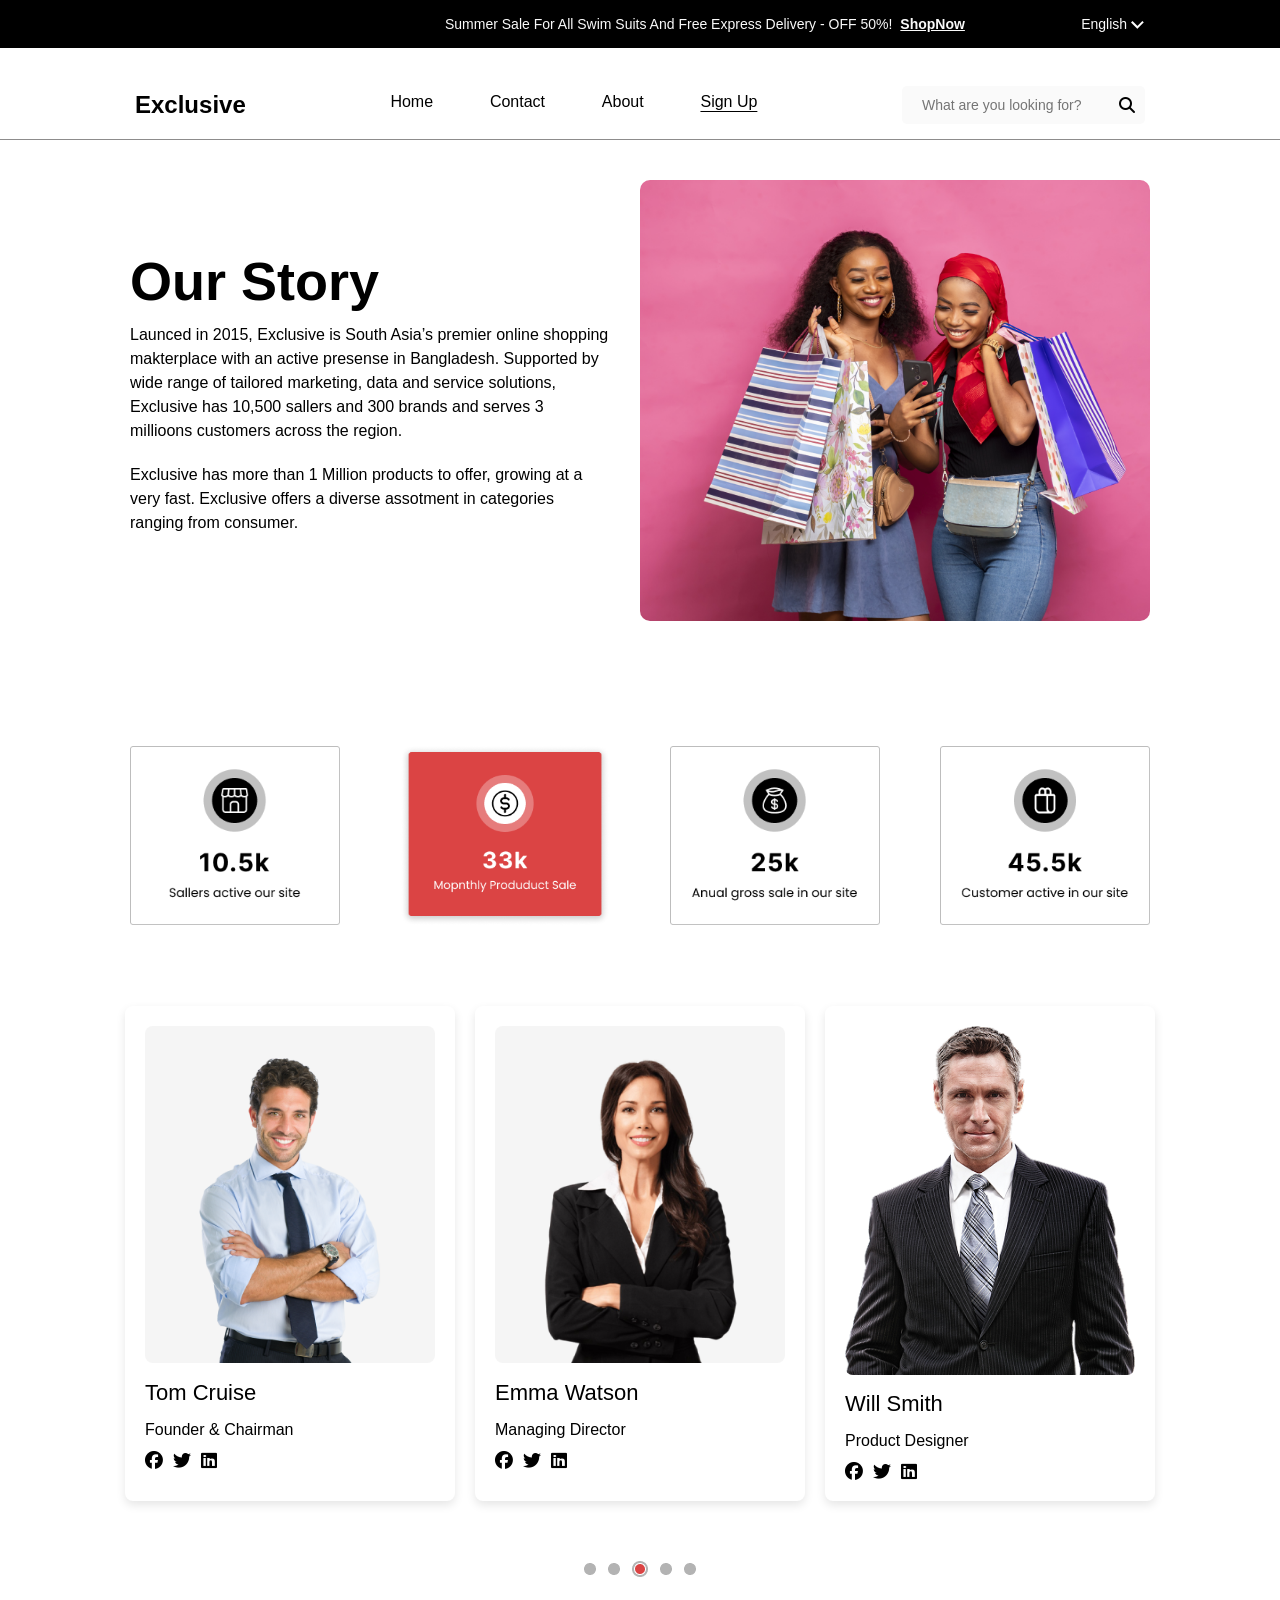
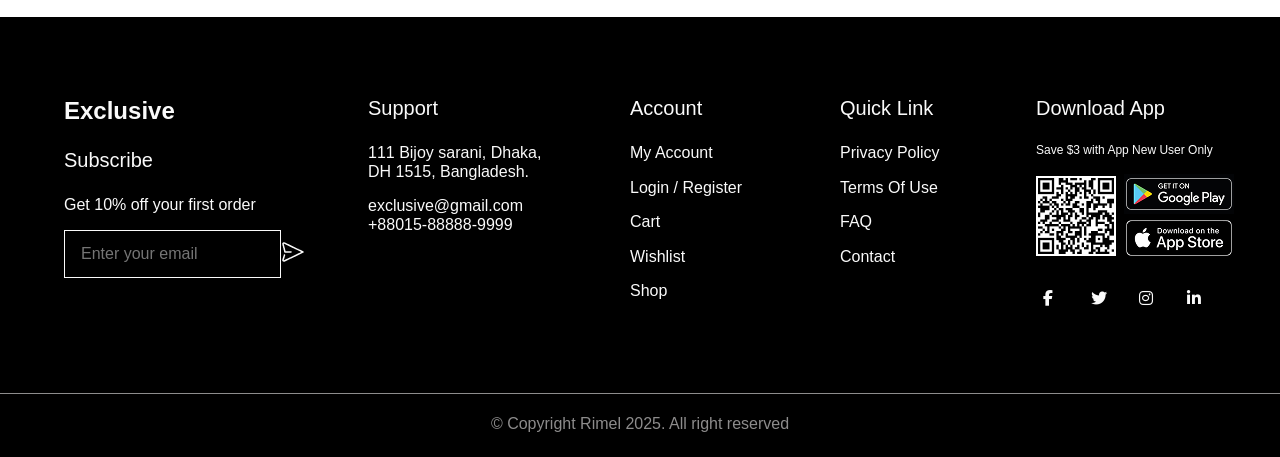
==== about.html @ 32f494bd "Finish About" ====
<!DOCTYPE html>
<html lang="en">
  <head>
    <meta charset="UTF-8" />
    <meta name="viewport" content="width=device-width, initial-scale=1.0" />
    <title>About</title>
    <link rel="stylesheet" href="CSS/about.css" />
    <link rel="stylesheet" href="CSS/all.min.css" />
    <link rel="stylesheet" href="CSS/normalize.css" />
    <link rel="stylesheet" href="CSS/nav&footer.css" />
    <link
      rel="stylesheet"
      href="https://cdnjs.cloudflare.com/ajax/libs/font-awesome/6.5.1/css/all.min.css"
    />
  </head>
  <body>
    <header>
      <div class="top-header">
        <div class="frame-2">
          <p>
            Summer Sale For All Swim Suits And Free Express Delivery - OFF 50%!
          </p>
          <a href="#">ShopNow</a>
        </div>
        <div class="language-selector">
          <span class="language">English</span>
          <img class="dropdown-icon" src="assets/DropDown.png" />
        </div>
      </div>
      <nav>
        <h1>Exclusive</h1>
        <ul>
          <li><a href="#">Home</a></li>
          <li><a href="contact.html">Contact</a></li>
          <li><a href="#">About</a></li>
          <li><a href="#" class="active">Sign Up</a></li>
        </ul>
        <div class="search-container">
          <input
            type="text"
            placeholder="What are you looking for?"
            class="Search-input"
          />
          <i class="fa-solid fa-magnifying-glass search-icon"></i>
        </div>
      </nav>
    </header>
    <!--  -->
    <!-- First Section: Text & Image -->
    <section class="about-section">
      <div class="text-content">
        <h2>Our Story</h2>
        <p>
          Launced in 2015, Exclusive is South Asia’s premier online shopping
          makterplace with an active presense in Bangladesh. Supported by wide
          range of tailored marketing, data and service solutions, Exclusive has
          10,500 sallers and 300 brands and serves 3 millioons customers across
          the region.
        </p>
        <p>
          Exclusive has more than 1 Million products to offer, growing at a very
          fast. Exclusive offers a diverse assotment in categories ranging from
          consumer.
        </p>
      </div>
      <div class="image-content">
        <img src="assets/girls.png" alt="Shopping Girls" />
      </div>
    </section>

    <!-- Second Section: 4 Images -->
    <section class="stats-section">
      <div class="stat-box">
        <img src="assets/p10.5.png" alt="" />
      </div>
      <div class="stat-box">
        <img src="assets/p33Red.png" alt="" />
      </div>
      <div class="stat-box">
        <img src="assets/p25.png" alt="" />
      </div>
      <div class="stat-box">
        <img src="assets/p45.png" alt="" />
      </div>
    </section>

    <!-- Third Section: 3 Cards -->
    <section class="team-section">
      <div class="team-card">
        <img src="assets/aboKarafta.png" alt="Tom Cruise" />
        <h2>Tom Cruise</h2>
        <p>Founder & Chairman</p>
        <div class="icons">
          <i class="fab fa-facebook"></i>
          <i class="fab fa-twitter"></i>
          <i class="fab fa-linkedin"></i>
        </div>
      </div>
      <div class="team-card">
        <img src="assets/girl.png" alt="Emma Watson" />
        <h2>Emma Watson</h2>
        <p>Managing Director</p>
        <div class="icons">
          <i class="fab fa-facebook"></i>
          <i class="fab fa-twitter"></i>
          <i class="fab fa-linkedin"></i>
        </div>
      </div>
      <div class="team-card">
        <img src="assets/aboBadla.png" alt="Will Smith" />
        <h2>Will Smith</h2>
        <p>Product Designer</p>
        <div class="icons">
          <i class="fab fa-facebook"></i>
          <i class="fab fa-twitter"></i>
          <i class="fab fa-linkedin"></i>
        </div>
      </div>
    </section>
    <section class="singlePointImages">
      <img src="assets/Frame 883.png" alt="" />
    </section>
    <!-- FOOTER -->
    <footer>
      <div class="footer-content">
        <div class="footer-column">
          <h3 class="logo">Exclusive</h3>
          <h4>Subscribe</h4>
          <p>Get 10% off your first order</p>
          <form class="subscribe-form">
            <input type="email" placeholder="Enter your email" />
            <button type="submit" aria-label="Send">
              <img src="assets/icon-send.png" />
            </button>
          </form>
        </div>
        <div class="footer-column">
          <h4>Support</h4>
          <p>111 Bijoy sarani, Dhaka, DH 1515, Bangladesh.</p>
          <a href="mailto:exclusive@gmail.com">exclusive@gmail.com</a>
          <a href="tel:+8801588888999">+88015-88888-9999</a>
        </div>
        <div class="footer-column">
          <h4>Account</h4>
          <ul>
            <li><a href="#">My Account</a></li>
            <li><a href="#">Login / Register</a></li>
            <li><a href="#">Cart</a></li>
            <li><a href="#">Wishlist</a></li>
            <li><a href="#">Shop</a></li>
          </ul>
        </div>
        <div class="footer-column">
          <h4>Quick Link</h4>
          <ul>
            <li><a href="#">Privacy Policy</a></li>
            <li><a href="#">Terms Of Use</a></li>
            <li><a href="#">FAQ</a></li>
            <li><a href="#">Contact</a></li>
          </ul>
        </div>
        <div class="footer-column">
          <h4>Download App</h4>
          <p class="small-p">Save $3 with App New User Only</p>
          <div class="app-download">
            <img src="assets/Frame 719.png" />
          </div>
          <div class="social-links">
            <a href="https://www.facebook.com/" target="_blank"
              ><i class="fa-brands fa-facebook-f"></i
            ></a>
            <a href="https://twitter.com/" target="_blank"
              ><i class="fa-brands fa-twitter"></i
            ></a>
            <a href="https://www.instagram.com/" target="_blank"
              ><i class="fa-brands fa-instagram"></i
            ></a>
            <a href="https://www.linkedin.com/" target="_blank"
              ><i class="fa-brands fa-linkedin-in"></i
            ></a>
          </div>
        </div>
      </div>
      <div class="copyright">
        <p>&copy; Copyright Rimel 2025. All right reserved</p>
      </div>
    </footer>
  </body>
</html>
---- CSS/about.css ----
/* First Section: About */
.about-section {
    display: flex;
    align-items: center;
    justify-content: space-between;
    max-width: 1100px;
    margin: auto;
    background: white;
    padding: 40px;
    border-radius: 8px;
}

.text-content {
    width: 47%;
}

.text-content h2 {
    color: black;
    font-weight: 600;
    font-size: 54px;
    line-height: 64px;
    margin-bottom: 10px;
}

.text-content p {
    color: #000000;
    font-weight: 400;
    font-size: 16px;
    line-height: 24px;
    margin-bottom: 20px;

}

.image-content {
    width: 50%;
}

.image-content img {
    width: 100%;
    border-radius: 10px;
}

/* Second Section: Stats with Images */
.stats-section {
    display: grid;
    grid-template-columns: repeat(4, 1fr);
    gap: 20px;
    max-width: 1100px;
    margin: 40px auto;
    padding: 20px;
}

.stat-box {
    /* background: rebeccapurple; */
    display: flex;
    align-items: center;
    justify-content: center;
    padding: 20px;
    border-radius: 8px;
    /* box-shadow: 0 4px 10px rgba(0, 0, 0, 0.1); */
}

.stat-box img {
    max-width: 100%;
    height: auto;
    object-fit: contain;
}
  
/* Responsive Design */
@media (max-width: 992px) {
    .stats-section {
        grid-template-columns: repeat(2, 1fr);
    }
}

@media (max-width: 600px) {
    .stats-section {
        grid-template-columns: 1fr;
    }
}

/* Third Section: Team Cards */
.team-section {
    display: flex;
    justify-content: center;
    gap: 20px;
    max-width: 1100px;
    margin: 40px auto;
}

.team-card {
    background: white;
    text-align: start;
    padding: 20px;
    border-radius: 8px;
    box-shadow: 0 4px 10px rgba(0, 0, 0, 0.1);
    width: 30%;
}

.team-card img {
    width: 100%;
    border-radius: 8px;
}

.team-card h2 {
    color: #000000;
    margin: 10px 0;
    font-weight: 500;
    font-size: 22px;
    line-height: 30px;
}

.team-card p {
    color: #000000;
    margin-bottom: 10px;
    font-weight: 400;
    font-size: 16px;
    line-height: 24px;
}

.icons {
    display: flex;
    justify-content: start;
    gap: 10px;
}

.icons i {
    font-size: 18px;
    color: #000000;
    cursor: pointer;
}

/* Responsive Design */
@media (max-width: 992px) {
    .about-section {
        flex-direction: column;
        text-align: center;
    }
    .text-content, .image-content {
        width: 100%;
    }
    .stats-section {
        grid-template-columns: repeat(2, 1fr);
    }
    .team-section {
        flex-direction: column;
        align-items: center;
    }
    .team-card {
        width: 80%;
    }
}

@media (max-width: 600px) {
    .stats-section {
        grid-template-columns: 1fr;
    }
    .team-card {
        width: 100%;
    }
}

.singlePointImages{
    margin: 20px auto;
    padding: 20px;
    align-items: center;
    justify-content: center;
    display: flex;
    
}
.singlePointImages img{
    align-items: center;
    justify-content: center;
    margin: auto;
    
}
---- CSS/nav&footer.css ----
:root { 
  --black:#000000;
  --white:#FAFAFA;
  --primary:#8d8c8c;
  --secondary:#DB4444;
  --babyBlue:#CBE4E8;
}
*{
  padding: 0%;
  margin: 0%;
  box-sizing: border-box;
  font-family: "Poppins", sans-serif;
}
body{
  width: 100vw;
}
header{
    width: 100%;
    height: 140px;
    display: flex;
    flex-direction: column;
  }
  .top-header{
    width: 100%;
    height: 48px;
    background-color: var(--black);
    color: var(--white);
    font-size: 14px;
    display: flex;
    align-items: center;
    justify-content: space-between;
    padding:12px 136px 12px 445px ;
  }
  .frame-2{
    display: flex;
    column-gap: 8px;
  }
  .frame-2>a{
    font-weight:600;
    color: var(--white);
  }
  nav{
    width: 100%;
    height: 92px;
    padding:38px 135px 16px 135px ;
    display: flex;
    align-items: center;
    justify-content: space-between;
    border-bottom: solid 0.5px var(--primary);
  }
  nav > h1{
    font-size: 24px;
    font-weight: bold;
  }
  nav > ul {
    width: 367px;
    height: 24px;
    display: flex;
    justify-content: space-between;
    list-style: none;
  }
  nav a{
    font-size: 16px;
    text-decoration:none;
    color: var(--black);
  }
  .active{
    text-decoration:underline;
    text-underline-offset: 4px;
  }

  .search-container {
    position: relative;
    display: inline-block;
  }
  
  .Search-input {
    width: 243px;
    height: 38px;
    border: none;
    background-color: var(--white);
    padding-left: 20px;
    padding-right: 40px; 
    font-size: 14px;
    border-radius: 5px;
  }
  .search-icon {
    position: absolute;
    right: 10px;
    top: 50%;
    transform: translateY(-50%);
    font-size: 16px;
    color: var(--black); 
  }
  /* =========== footer ============= */
footer{
    width: 100vw;
    height: 440px;
    background-color: var(--black);
    padding: 80px 0px 24px;
    display: flex;
    flex-direction: column;
    align-items: center;
    justify-content: space-between;
  }
  .footer-content{
    width: 90vw;
    height: 236px;
    display: grid;
    grid-template-columns: 217px 175px 123px 109px 198px;
    gap: 87px;
    color: var(--white);
    font-size: 16px;
  }
  .footer-column>.logo{
    font-size: 24px;
    font-weight: bold;
    margin-bottom: 24px;
  }
  .footer-column>h4{
    font-size: 20px;
    font-weight: normal;
    margin-bottom: 24px;
  }
  .subscribe-form{
    width: 100%;
    height: 48px;
    display: flex;
    border: 1.5px solid var(--white);
    padding-left: 16px;
  }
  .subscribe-form>input , .subscribe-form>button {
    background: none;
    border: none;
  }
  .subscribe-form img{
    width: 24px;
    height: 24px;
  }
  .footer-column>ul{
    list-style: none;
  }
  
  .footer-column a , 
  .footer-column>p ,
   .footer-column li{
    text-decoration: none;
    color: var(--white);
    margin-bottom: 16px;
  }
  .copyright{
    width: 100%;
    height: 40px;
    display: flex;
    justify-content: center;
    align-items: end;
    font-size: 16px;
    color: var(--primary);
    border-top: solid 0.25px var(--primary);
  }
  .small-p{
    font-size: 12px;
    margin-bottom: 8px;
  }
  .app-download>img{
    width: 198px;
    height: 84px;
  }
  .social-links{
    width: 168px;
    height: 24px;
    display: flex;
    justify-content: space-between;
    margin-top: 27px;
    margin-left: 7px;
  }
  .social-links i{
    width: 24px;
    height: 24px;
  }
  @media screen and (max-width: 1024px){
    header{
      height: 100px;
    }
    .top-header{
      height: 50px;
      font-size: 10px;
      justify-content: center;
      gap: 10%;
      padding:0 ;
    }
    .frame-2{
      column-gap: 5px;
    }
    nav{
      height: 50px;
      padding:0px 3% ;
    }
    nav > h1{
      font-size: 20px;
    }
    nav > ul {
      width: 30%;
      height: 24px;
    }
    nav a{
      font-size: 12px;
      text-decoration:none;
      color: var(--black);
    }
    .Search-input {
      width: 180px;
      height: 30px;
      border: none;
      padding-left: 5px;
      padding-right: 40px; 
      font-size: 10px;
      border-radius: 5px;
    }
/* =======footer======= */
    footer{
      height:unset;
      padding: 10% 0px 3%;
    }
    .footer-content{
      height:auto;
      display: grid;
      grid-template-columns: repeat(auto-fill,minmax(200px,1fr));
      gap: 7%;
      font-size: 14px;
      padding-bottom: 15%;
    }
  } 
  @media screen and (max-width: 768px){
    header{
      height: fit-content;
    }
    .top-header{
      height: 60px;
      font-size: 8px;
      justify-content:space-evenly;
      gap: 10%;
      padding:0px 7% ;
      flex-direction: column-reverse;
    }
    .frame-2{
      column-gap: 5px;
    }
    .language-selector{
      align-self: flex-end;
    }
    nav{
      margin-top: 5px;
      height: 100px;
      flex-wrap:wrap-reverse;
      padding:0px 4% ;
    }
    nav > h1{
      font-size: 16px;
    }
    nav > ul {
      width: 50%;
      height: 24px;
    }
    nav a{
      font-size: 10px;
    }
    .Search-input {
      width: 92vw;
      height: 40px;
      margin-top: 4px;
    }
/* =======footer======= */
    footer{
      padding: 5% 0px;
      width: 100vw;
      max-height: 1200px;
    }
    .footer-content{
      height:auto;
      display: grid;
      grid-template-columns: repeat(auto-fill,minmax(200px,1fr));
      gap: 0%;
      font-size: 14px;
      padding-bottom: 5%;
    }
    .footer-column>.logo{
      font-size: 20px;
      font-weight: bold;
      margin-bottom: 20px;
    }
    .footer-column>h4{
      font-size: 16px;
      margin-bottom: 18px;
    }
    .subscribe-form{
      width: 100%;
      height: 30px;
      padding: 4px 8px;
      justify-content: space-between;
      margin-bottom: 16px;
    }
    .subscribe-form img{
      width: 20px;
      height: 20px;
    }
    
    .footer-column a , 
    .footer-column>p ,
     .footer-column li{
      margin-bottom: 10px;
    }
    .copyright{
     font-size: 14px;
    }
  }
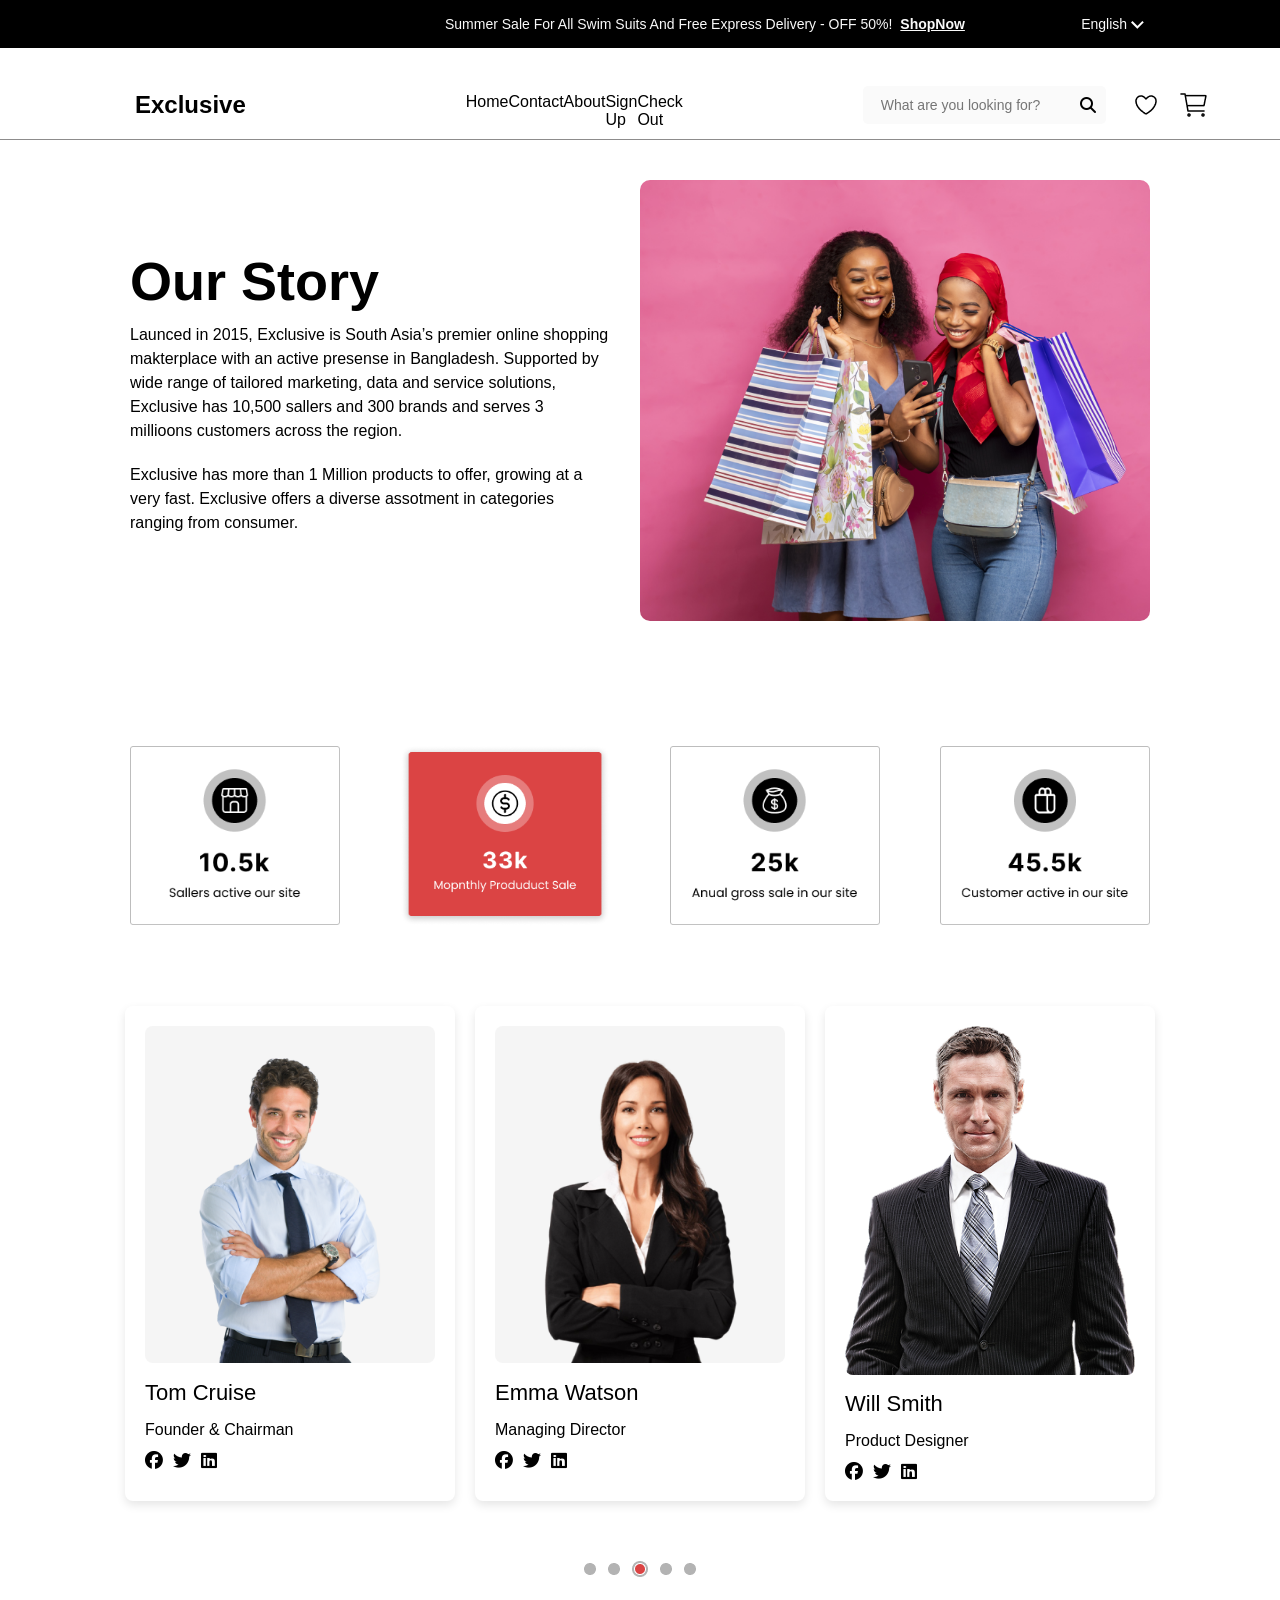
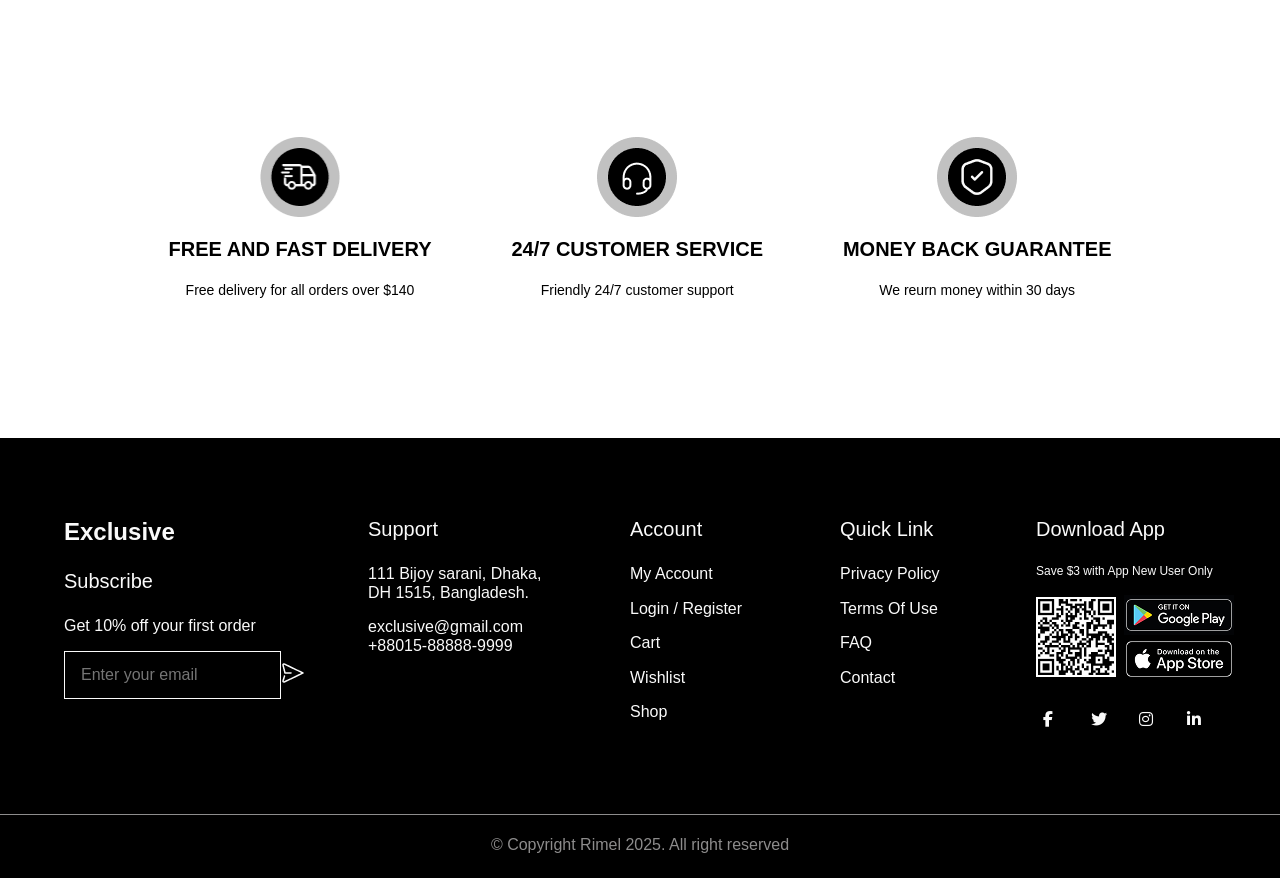
==== commit 76c72778: "Updated files with latest changes" ====
--- a/about.html
+++ b/about.html
@@ -27,13 +27,14 @@
           <img class="dropdown-icon" src="assets/DropDown.png" />
         </div>
       </div>
-      <nav>
+      <nav class="pages-nav">
         <h1>Exclusive</h1>
         <ul>
-          <li><a href="#">Home</a></li>
+          <li><a href="Home.html">Home</a></li>
           <li><a href="contact.html">Contact</a></li>
-          <li><a href="#">About</a></li>
-          <li><a href="#" class="active">Sign Up</a></li>
+          <li><a href="about.html">About</a></li>
+          <li><a href="sign-up.html">Sign Up</a></li>
+          <li><a href="checkout.html">Check Out</a></li>
         </ul>
         <div class="search-container">
           <input
@@ -43,6 +44,10 @@
           />
           <i class="fa-solid fa-magnifying-glass search-icon"></i>
         </div>
+        <a href="WishList.html" class="WishList-icon"
+          ><img src="/assets/Wishlist.png"
+        /></a>
+        <a href="cart.html"><img src="/assets/Cart1.png" /></a>
       </nav>
     </header>
     <!--  -->
@@ -120,6 +125,26 @@
     <section class="singlePointImages">
       <img src="assets/Frame 883.png" alt="" />
     </section>
+
+    <!--  -->
+    <section class="properties">
+      <div>
+        <img src="/assets/delivery.png" />
+        <h4>FREE AND FAST DELIVERY</h4>
+        <p>Free delivery for all orders over $140</p>
+      </div>
+      <div>
+        <img src="/assets/customer service.png" />
+        <h4>24/7 CUSTOMER SERVICE</h4>
+        <p>Friendly 24/7 customer support</p>
+      </div>
+      <div>
+        <img src="/assets/money back.png" />
+        <h4>MONEY BACK GUARANTEE</h4>
+        <p>We reurn money within 30 days</p>
+      </div>
+    </section>
+
     <!-- FOOTER -->
     <footer>
       <div class="footer-content">
--- a/CSS/about.css
+++ b/CSS/about.css
@@ -90,7 +90,7 @@
 }
 
 .team-card {
-    background: white;
+    /* background: white; */
     text-align: start;
     padding: 20px;
     border-radius: 8px;
@@ -174,4 +174,30 @@
     justify-content: center;
     margin: auto;
     
+}
+
+.properties{
+    width: 943px;
+    height: 161px;
+    margin:140px auto;
+    display: flex;
+    justify-content: space-between;
+}
+.properties>div{
+    max-width: 270px;
+    height: 100%;
+    display: flex;
+    flex-direction: column;
+    align-items: center;
+    justify-content: space-between;
+    font-size: 20px;
+    font-weight: 600;
+}
+.properties img{
+    width: 80px;
+    height: 80px;
+}
+.properties p{
+    font-size: 14px;
+    font-weight: 400;
 }
--- a/CSS/nav&footer.css
+++ b/CSS/nav&footer.css
@@ -2,6 +2,7 @@
   --black:#000000;
   --white:#FAFAFA;
   --primary:#8d8c8c;
+  --lightGray:#F5F5F5;
   --secondary:#DB4444;
   --babyBlue:#CBE4E8;
 }
@@ -79,7 +80,7 @@
     height: 38px;
     border: none;
     background-color: var(--white);
-    padding-left: 20px;
+    padding-left: 18px;
     padding-right: 40px; 
     font-size: 14px;
     border-radius: 5px;
@@ -92,9 +93,12 @@
     font-size: 16px;
     color: var(--black); 
   }
+  .WishList-icon{
+    margin: 0px 19px 0px 24px;
+  }
   /* =========== footer ============= */
 footer{
-    width: 100vw;
+   width: 100vw;
     height: 440px;
     background-color: var(--black);
     padding: 80px 0px 24px;
@@ -178,6 +182,27 @@
     width: 24px;
     height: 24px;
   }
+  /* ********************************* */
+  .pages-nav{
+    display: flex;
+    justify-content: unset;
+  }
+  .pages-nav >ul{
+    margin-left: 220px;
+    margin-right: 180px;
+  }
+  .pages-nav>a{
+    width: 32px;
+    height: 32px;
+  }
+  .pages-nav>.search-container{
+    width: 243px;
+  }
+  .WishList-icon{
+    margin-left: 24px;
+    margin-right: 16px;
+  }
+  /* ********************************* */
   @media screen and (max-width: 1024px){
     header{
       height: 100px;
